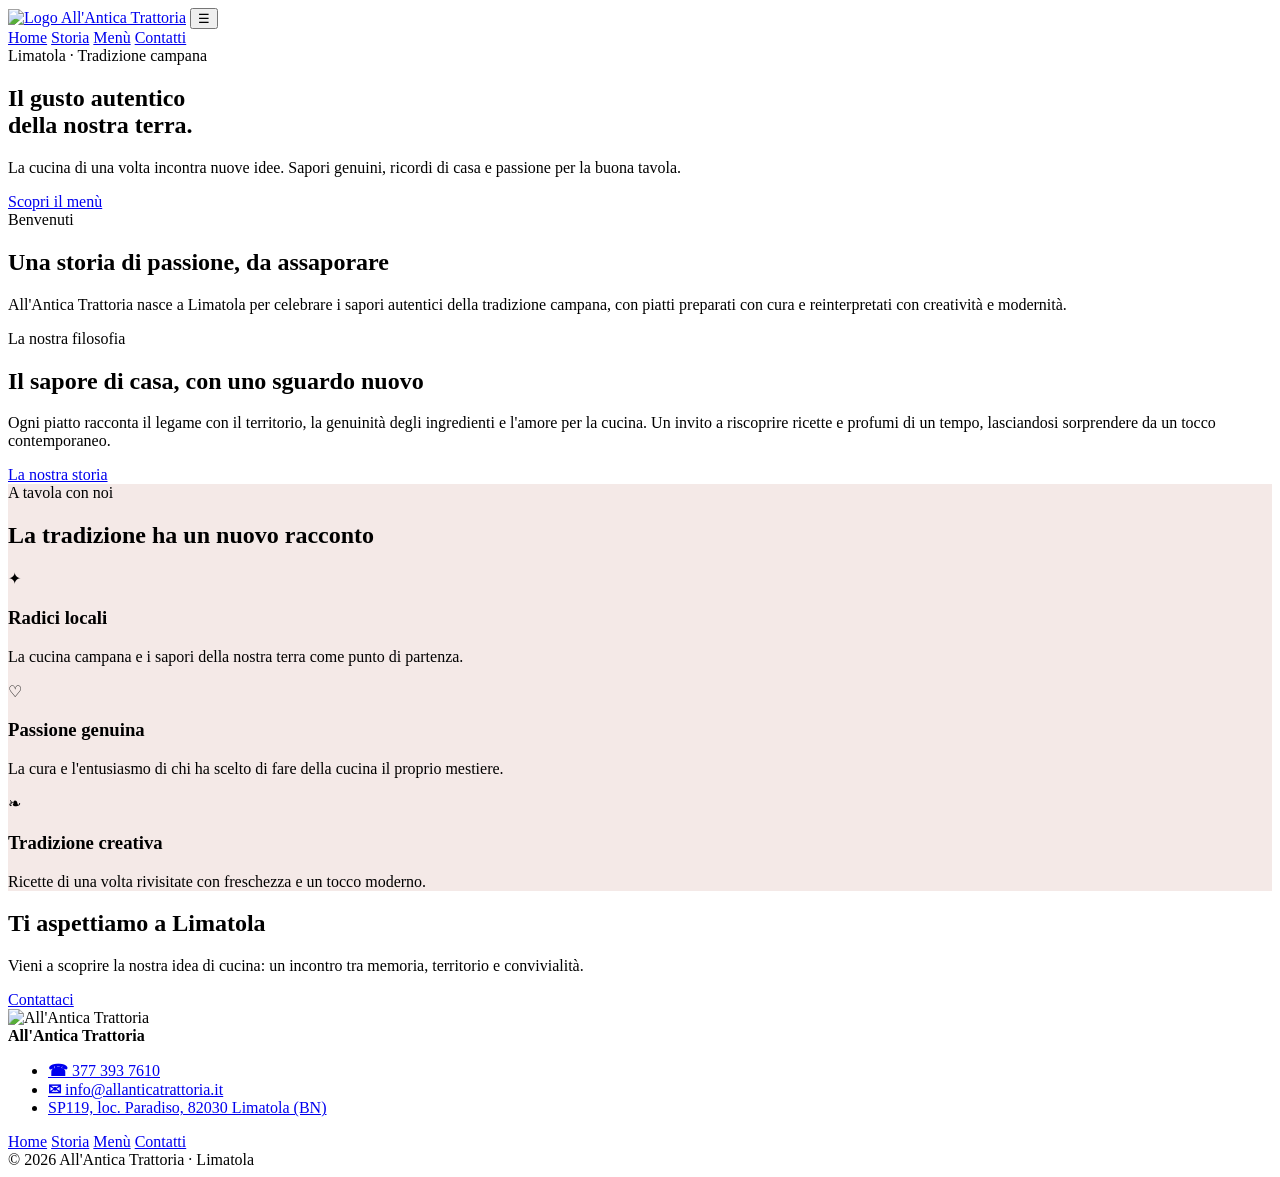
==== index.html @ 089ec894 "Add files via upload" ====
<!doctype html>
<html lang="it">
<head>
<meta charset="utf-8">
<meta name="viewport" content="width=device-width,initial-scale=1">
<meta name="description" content="All'Antica Trattoria a Limatola: cucina campana, sapori autentici e tradizione reinterpretata con un tocco moderno.">
<title>All'Antica Trattoria | Limatola</title>
<link rel="stylesheet" href="assets/css/style.css">
</head>
<body>
<div class="topline"></div>
<div id="header"></div>

<main>
  <section class="hero">
    <div class="hero-inner">
      <div class="eyebrow">Limatola · Tradizione campana</div>
      <h1>Il gusto autentico<br>
        della nostra terra.</h1>
      <p>La cucina di una volta incontra nuove idee. Sapori genuini, ricordi di casa e passione per la buona tavola.</p>
      <a class="btn light" href="menu.html">Scopri il menù</a></div>
  </section>
  <section class="section center">
    <div class="container">
      <div class="smallcaps">Benvenuti</div>
      <h2>Una storia di passione, da assaporare</h2>
      <div class="ornament"></div>
      <p class="intro">All'Antica Trattoria nasce a Limatola per celebrare i sapori autentici della tradizione campana, con piatti preparati con cura e reinterpretati con creatività e modernità.</p>
    </div>
  </section>
  <section class="section">
    <div class="container split">
      <div class="photo" role="img" aria-label="Tavola imbandita con piatti della cucina italiana"></div>
      <div class="copy">
        <div class="smallcaps">La nostra filosofia</div>
        <h2>Il sapore di casa, con uno sguardo nuovo</h2>
        <p>Ogni piatto racconta il legame con il territorio, la genuinità degli ingredienti e l'amore per la cucina. Un invito a riscoprire ricette e profumi di un tempo, lasciandosi sorprendere da un tocco contemporaneo.</p>
        <a class="btn" href="storia.html">La nostra storia</a></div>
    </div>
  </section>
  <section class="section center" style="background:#f4e9e7">
    <div class="container">
      <div class="smallcaps">A tavola con noi</div>
      <h2>La tradizione ha un nuovo racconto</h2>
      <div class="features">
        <article class="feature">
          <div class="symbol">✦</div>
          <h3>Radici locali</h3>
          <p>La cucina campana e i sapori della nostra terra come punto di partenza.</p>
        </article>
        <article class="feature">
          <div class="symbol">♡</div>
          <h3>Passione genuina</h3>
          <p>La cura e l'entusiasmo di chi ha scelto di fare della cucina il proprio mestiere.</p>
        </article>
        <article class="feature">
          <div class="symbol">❧</div>
          <h3>Tradizione creativa</h3>
          <p>Ricette di una volta rivisitate con freschezza e un tocco moderno.</p>
        </article>
      </div>
    </div>
  </section>
  <section class="cta">
    <div class="container">
      <h2>Ti aspettiamo a Limatola</h2>
      <p>Vieni a scoprire la nostra idea di cucina: un incontro tra memoria, territorio e convivialità.</p>
      <a class="btn" href="contatti.html">Contattaci</a></div>
  </section>
</main>
<div id="footer"></div>
<script>
fetch('header.html')
  .then(res => res.text())
  .then(data => {
    document.getElementById('header').innerHTML = data;
  });

fetch('footer.html')
  .then(res => res.text())
  .then(data => {
    document.getElementById('footer').innerHTML = data;
  });
</script>
</body>
</html>
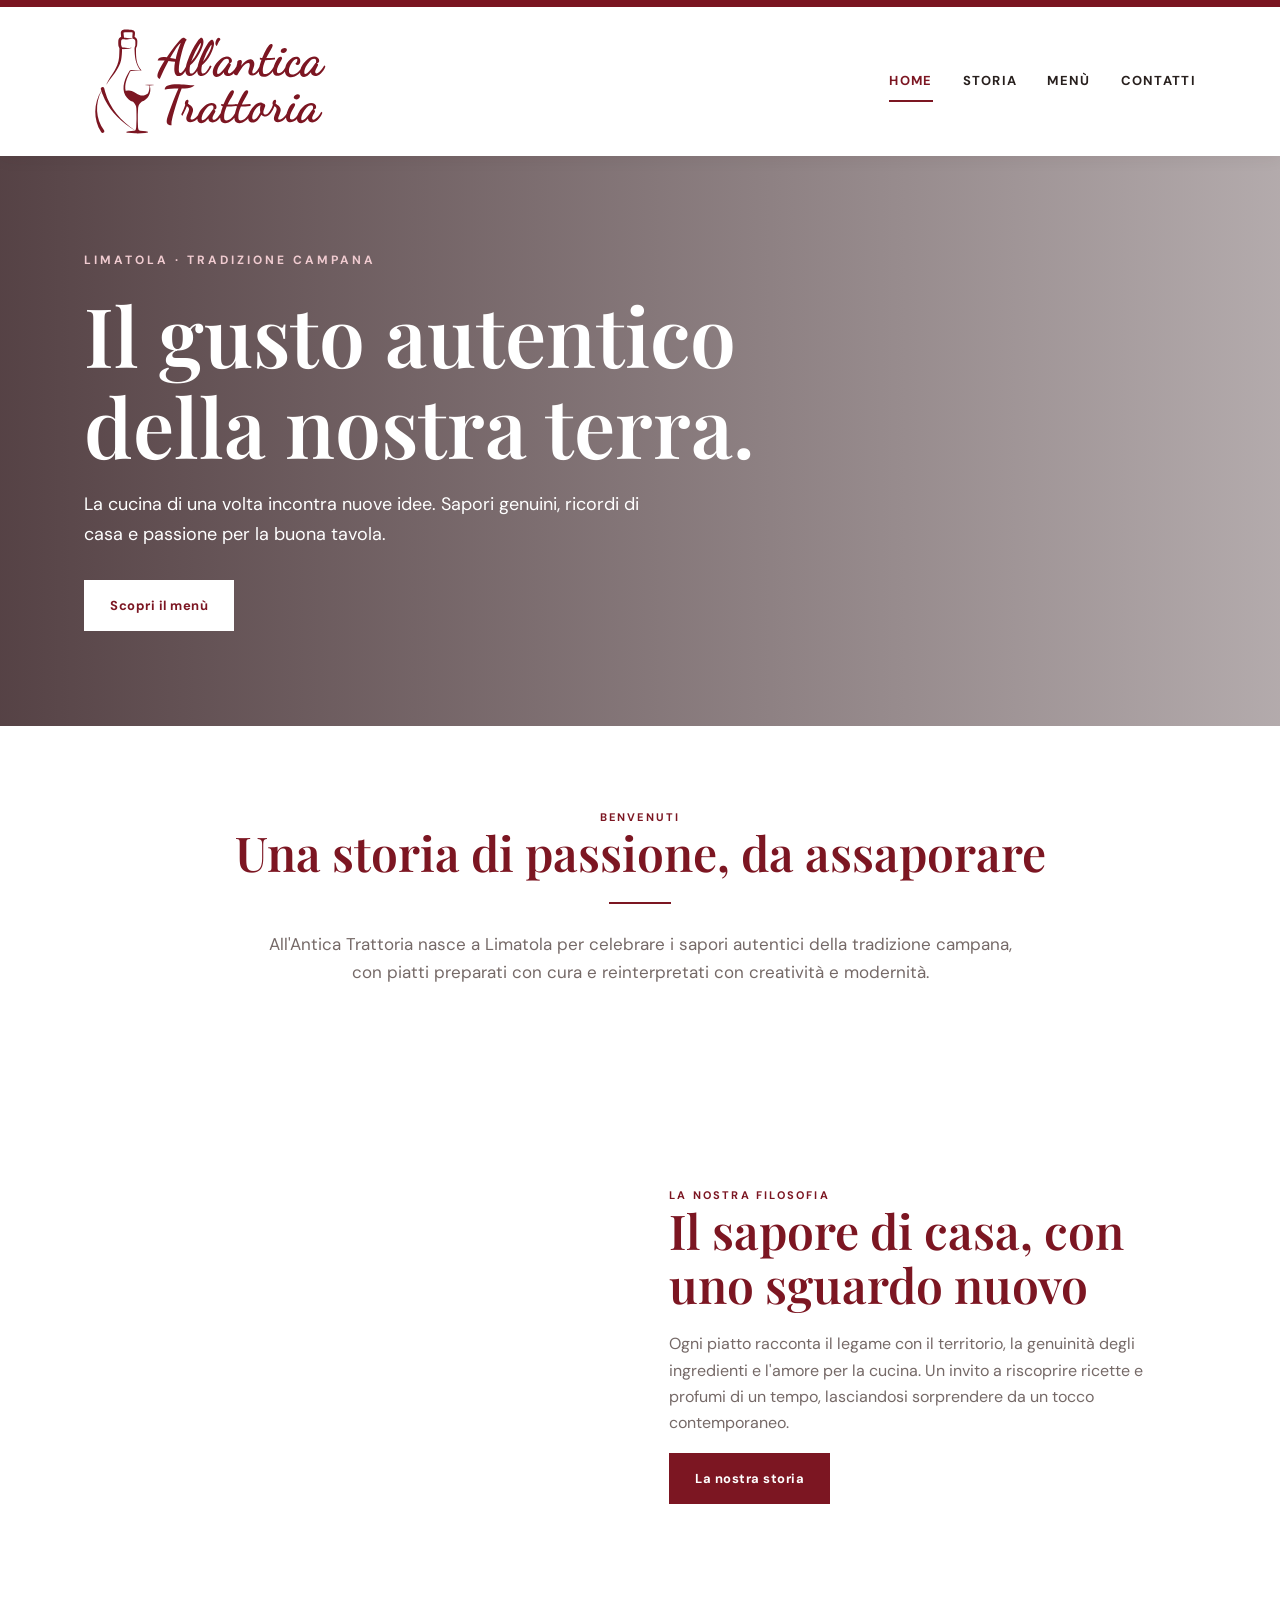
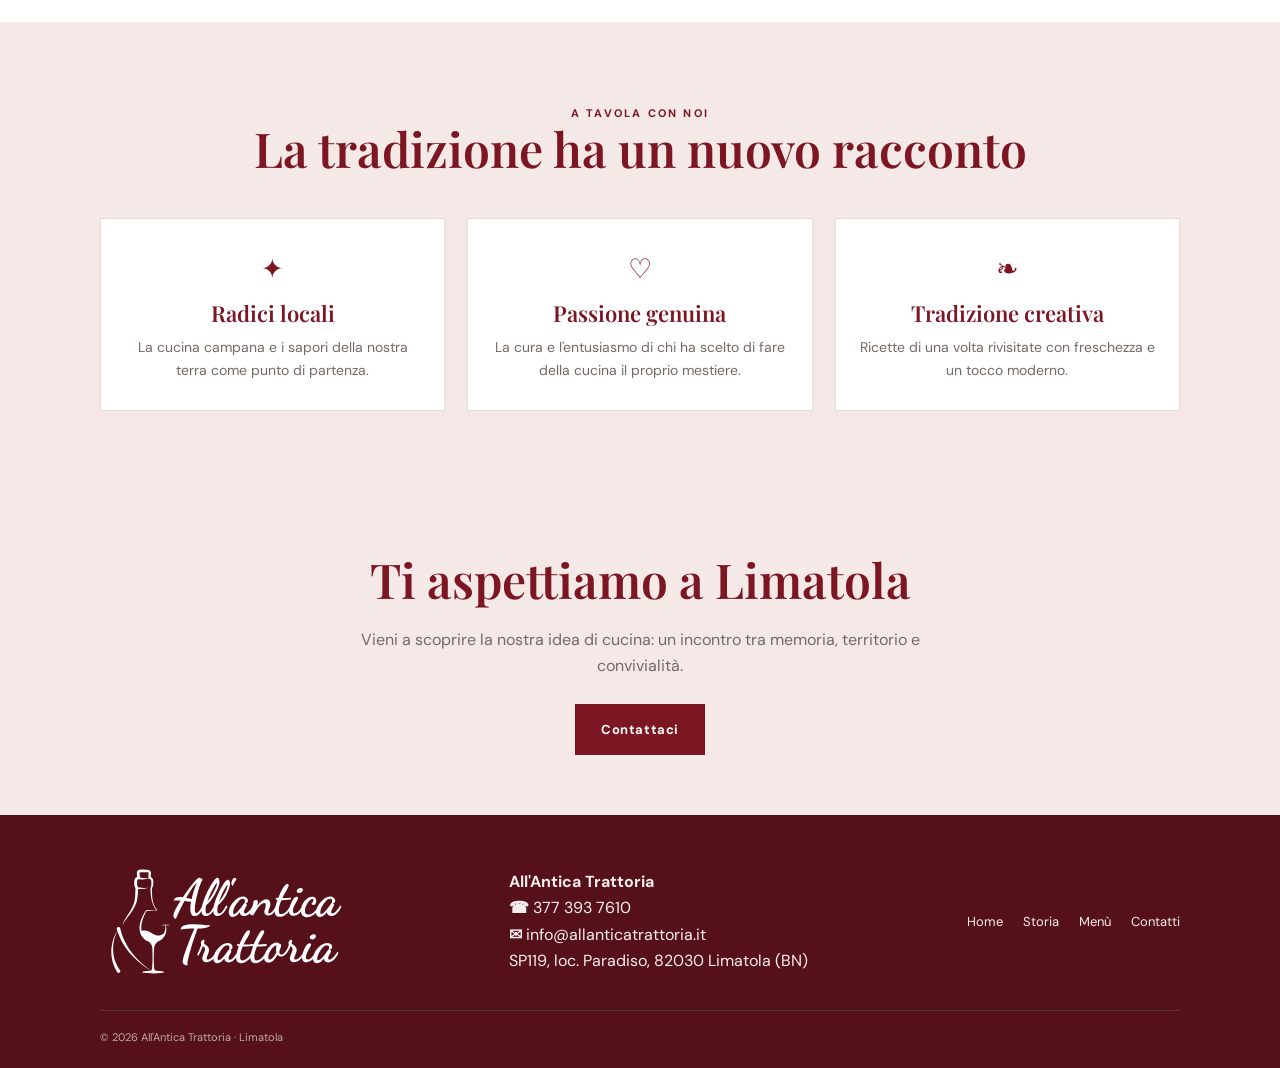
==== commit ce685410: "Update index.html with favicon and structure fixes Added favicon link and ensured proper HTML struct" ====
--- a/index.html
+++ b/index.html
@@ -4,6 +4,7 @@
 <meta charset="utf-8">
 <meta name="viewport" content="width=device-width,initial-scale=1">
 <meta name="description" content="All'Antica Trattoria a Limatola: cucina campana, sapori autentici e tradizione reinterpretata con un tocco moderno.">
+  <link rel="icon" type="image/png" href="assets/img/favicon.png">
 <title>All'Antica Trattoria | Limatola</title>
 <link rel="stylesheet" href="assets/css/style.css">
 </head>
@@ -83,4 +84,4 @@
   });
 </script>
 </body>
-</html>+</html>
--- a/assets/css/style.css
+++ b/assets/css/style.css
@@ -0,0 +1,401 @@
+@import url('https://fonts.googleapis.com/css2?family=DM+Sans:wght@400;500;600;700&family=Playfair+Display:wght@500;600;700&display=swap');
+:root {
+  --wine: #7C1622;
+  --wine-dark: #56101a;
+  --cream: #ffffff;
+  --ink: #28201e;
+  --muted: #756967;
+  --line: #eadbd8
+}
+* {
+  box-sizing: border-box
+}
+html {
+  scroll-behavior: smooth
+}
+body {
+  margin: 0;
+  background: var(--cream);
+  color: var(--ink);
+  font-family: 'DM Sans', sans-serif;
+  line-height: 1.65
+}
+a {
+  color: inherit;
+  text-decoration: none
+}
+
+ul {
+    list-style: none;
+    padding: 0;
+    margin: 0;
+}
+
+.topline {
+  height: 7px;
+  background: var(--wine)
+}
+header {
+  background: #fff;
+  position: sticky;
+  top: 0;
+  z-index: 20;
+  box-shadow: 0 2px 16px #32101512
+}
+.navwrap {
+  max-width: 1160px;
+  margin: auto;
+  padding: 12px 24px;
+  display: flex;
+  align-items: center;
+  justify-content: space-between;
+  gap: 24px
+}
+.brand {
+  display: flex;
+  align-items: center;
+  gap: 12px
+}
+.brand img {
+  width: 250px;
+  height: auto;
+  object-fit: contain
+}
+.brand span {
+  font-family: 'Playfair Display', serif;
+  color: var(--wine);
+  font-size: 20px;
+  line-height: 1.1
+}
+nav {
+  display: flex;
+  align-items: center;
+  gap: 30px
+}
+nav a {
+  font-size: 13px;
+  font-weight: 700;
+  letter-spacing: .1em;
+  text-transform: uppercase;
+  padding: 9px 0;
+  border-bottom: 2px solid transparent
+}
+nav a:hover, nav a.active {
+  color: var(--wine);
+  border-color: var(--wine)
+}
+
+.menu-toggle {
+  display: none;
+  background: none;
+  border: 0;
+  color: var(--wine);
+  font-size: 28px;
+  cursor: pointer
+}
+.hero {
+  background: linear-gradient(90deg, rgba(38, 13, 17, .78), rgba(38, 13, 17, .35)), url('https://images.unsplash.com/photo-1414235077428-338989a2e8c0?auto=format&fit=crop&w=2000&q=85') center/cover;
+  min-height: 570px;
+  display: flex;
+  align-items: center;
+  color: white
+}
+.hero-inner {
+  max-width: 1160px;
+  width: 100%;
+  margin: auto;
+  padding: 70px 24px
+}
+.eyebrow {
+  font-size: 12px;
+  letter-spacing: .25em;
+  text-transform: uppercase;
+  font-weight: 700;
+  color: #f0cbd0
+}
+h1, h2, h3 {
+  font-family: 'Playfair Display', serif;
+  font-weight: 600;
+  line-height: 1.12
+}
+h1 {
+  font-size: clamp(44px, 7vw, 82px);
+  max-width: 760px;
+  margin: 18px 0
+}
+h2 {
+  font-size: clamp(32px, 4vw, 48px);
+  color: var(--wine);
+  margin: 0 0 20px
+}
+h3 {
+  font-size: 25px;
+  color: var(--wine)
+}
+.hero p {
+  font-size: 18px;
+  max-width: 570px;
+  color: #fff;
+  margin: 0 0 30px
+}
+.btn {
+  display: inline-block;
+  background: var(--wine);
+  color: #fff;
+  padding: 14px 25px;
+  border: 1px solid var(--wine);
+  font-weight: 700;
+  letter-spacing: .04em;
+  font-size: 13px;
+  transition: .2s
+}
+.btn:hover {
+  background: var(--wine-dark);
+  border-color: var(--wine-dark)
+}
+.btn.light {
+  background: #fff;
+  color: var(--wine);
+  border-color: #fff
+}
+.btn.light:hover {
+  background: #f5e9e8
+}
+.section {
+  padding: 82px 24px
+}
+.container {
+  max-width: 1080px;
+  margin: auto
+}
+.center {
+  text-align: center
+}
+.intro {
+  max-width: 760px;
+  margin: 0 auto;
+  color: var(--muted);
+  font-size: 17px
+}
+.ornament {
+  width: 62px;
+  height: 2px;
+  background: var(--wine);
+  margin: 22px auto 26px
+}
+.split {
+  display: grid;
+  grid-template-columns: 1fr 1fr;
+  gap: 58px;
+  align-items: center
+}
+.photo {
+  min-height: 390px;
+  background: url('https://images.unsplash.com/photo-1504674900247-0877df9cc836?auto=format&fit=crop&w=1100&q=85') center/cover
+}
+.copy p {
+  color: var(--muted)
+}
+.smallcaps {
+  font-size: 11px;
+  letter-spacing: .2em;
+  text-transform: uppercase;
+  color: var(--wine);
+  font-weight: 700
+}
+.features {
+  display: grid;
+  grid-template-columns: repeat(3, 1fr);
+  gap: 22px;
+  margin-top: 42px
+}
+.feature {
+  padding: 28px 24px;
+  background: #fff;
+  border: 1px solid var(--line);
+  text-align: center
+}
+.feature .symbol {
+  font-size: 27px;
+  color: var(--wine)
+}
+.feature h3 {
+  font-size: 22px;
+  margin: 10px 0
+}
+.feature p {
+  color: var(--muted);
+  font-size: 14px;
+  margin: 0
+}
+.pagehero {
+  background: var(--wine-dark);
+  color: #fff;
+  padding: 70px 24px;
+  text-align: center
+}
+.pagehero h1 {
+  font-size: clamp(40px, 6vw, 62px);
+  margin: 10px auto
+}
+.pagehero p {
+  max-width: 650px;
+  margin: 0 auto;
+  color: #f5dfe2
+}
+.storytext {
+  max-width: 820px;
+  margin: auto;
+  font-size: 17px;
+  color: var(--muted)
+}
+.storytext p {
+  margin: 0 0 22px
+}
+.menu-note {
+  background: #fff;
+  border: 1px solid var(--line);
+  padding: 42px;
+  text-align: center;
+  max-width: 760px;
+  margin: 0 auto
+}
+.menu-note p {
+  color: var(--muted)
+}
+.contact-grid {
+  display: grid;
+  grid-template-columns: 1fr 1fr;
+  gap: 28px
+}
+.contact-card {
+  background: #fff;
+  border: 1px solid var(--line);
+  padding: 30px
+}
+.contact-card h3 {
+  margin-top: 0
+}
+.contact-line {
+  display: flex;
+  gap: 13px;
+  align-items: flex-start;
+  margin: 18px 0;
+  color: var(--muted)
+}
+.contact-line b {
+  color: var(--wine);
+  min-width: 24px
+}
+.map {
+  width: 100%;
+  height: 100%;
+  min-height: 330px;
+  border: 0
+}
+.cta {
+  background: #f4e9e7;
+  text-align: center;
+  padding: 60px 24px
+}
+.cta p {
+  color: var(--muted);
+  margin: 0 auto 24px;
+  max-width: 600px
+}
+footer {
+  background: var(--wine-dark);
+  color: #f8eeee;
+  padding: 44px 24px 22px
+}
+.foot {
+  max-width: 1080px;
+  margin: auto;
+  display: flex;
+  justify-content: space-between;
+  gap: 30px;
+  align-items: center
+}
+.foot img {
+  filter: brightness(0) invert(1)
+}
+.foot p {
+  font-size: 13px;
+  color: #d8c4c5
+}
+.footlinks {
+  display: flex;
+  gap: 20px;
+  flex-wrap: wrap;
+  font-size: 13px
+}
+.copyright {
+  max-width: 1080px;
+  margin: 26px auto 0;
+  border-top: 1px solid #56383c;
+  padding-top: 17px;
+  color: #bfa9ab;
+  font-size: 11px
+}
+@media(max-width:760px) {
+  .navwrap {
+    padding: 8px 18px
+  }
+  .brand img {
+    width: 250px;
+    height: auto
+  }
+  .brand span {
+    font-size: 17px
+  }
+  .menu-toggle {
+    display: block
+  }
+  nav {
+    display: none;
+    position: absolute;
+    top: 71px;
+    left: 0;
+    right: 0;
+    background: #fff;
+    padding: 18px 24px 24px;
+    box-shadow: 0 10px 15px #0001;
+    flex-direction: column;
+    align-items: flex-start;
+    gap: 8px
+  }
+  nav.open {
+    display: flex
+  }
+  nav a {
+    width: 100%;
+    padding: 10px 0
+  }
+  .hero {
+    min-height: 520px
+  }
+  .hero-inner {
+    padding: 55px 24px
+  }
+  .section {
+    padding: 60px 22px
+  }
+  .split, .contact-grid {
+    grid-template-columns: 1fr;
+    gap: 30px
+  }
+  .photo {
+    min-height: 280px
+  }
+  .features {
+    grid-template-columns: 1fr
+  }
+  .menu-note {
+    padding: 28px 20px
+  }
+  .foot {
+    align-items: flex-start;
+    flex-direction: column
+  }
+
+}
